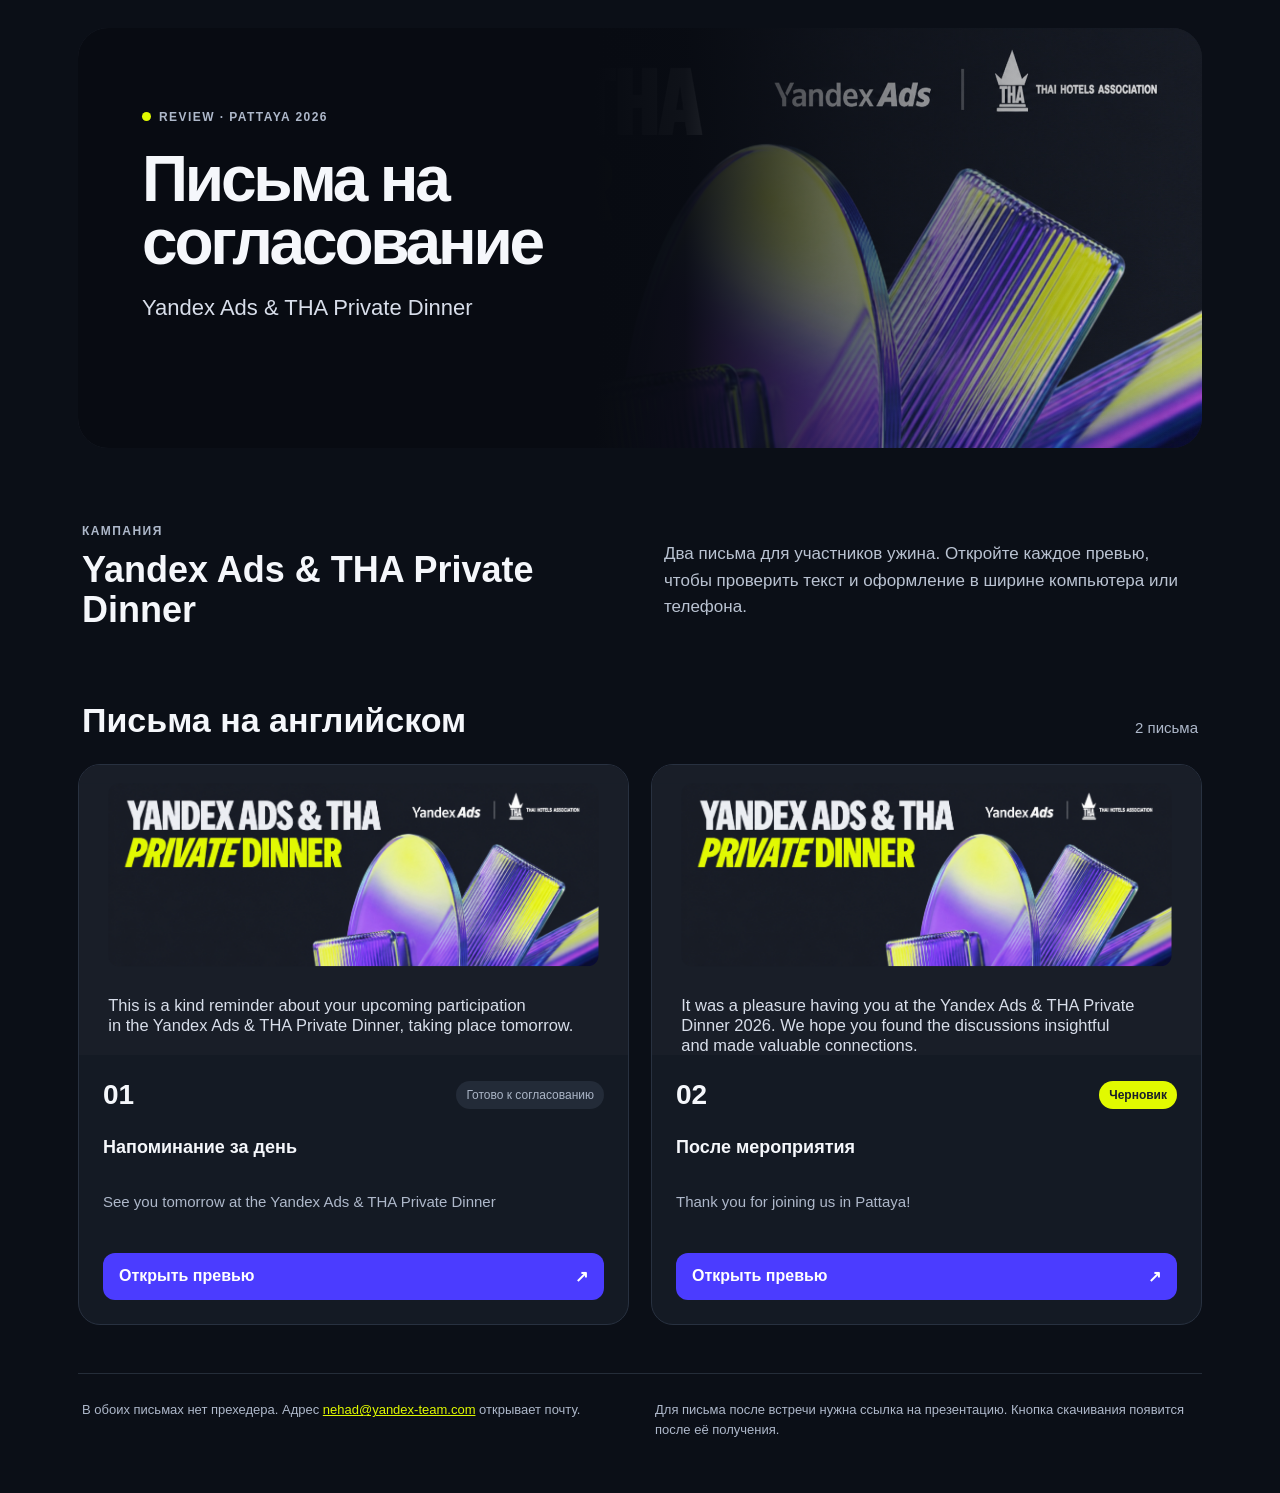
==== index.html @ 9a44a05b "Refresh approval cover stylesheet" ====
<!doctype html>
<html lang="ru">
<head>
  <meta charset="utf-8">
  <meta name="viewport" content="width=device-width,initial-scale=1">
  <meta name="robots" content="noindex, nofollow, noarchive, nosnippet, noimageindex">
  <title>Yandex Ads &amp; THA Private Dinner — письма на согласование</title>
  <link rel="stylesheet" href="styles.css?v=hero2">
</head>
<body>
  <main>
    <section class="hero">
      <img class="hero__image" src="assets/tha-dinner-header-tight-q95.jpg" alt="">
      <div class="hero__shade"></div>
      <div class="hero__copy">
        <p class="eyebrow"><span></span>Review · Pattaya 2026</p>
        <h1>Письма на согласование</h1>
        <p>Yandex Ads &amp; THA Private Dinner</p>
      </div>
    </section>

    <section class="intro">
      <div><p class="kicker">Кампания</p><h2>Yandex Ads &amp; THA Private Dinner</h2></div>
      <p class="intro__copy">Два письма для участников ужина. Откройте каждое превью, чтобы проверить текст и оформление в ширине компьютера или телефона.</p>
    </section>

    <section class="letters" aria-labelledby="letters-heading">
      <div class="section-heading"><h2 id="letters-heading">Письма на английском</h2><p>2 письма</p></div>
      <div class="grid">
        <article class="card">
          <div class="thumb" data-review-thumb>
            <div class="thumb__stage"><iframe src="reminder/index.html" title="Миниатюра письма: напоминание за день" tabindex="-1" loading="eager"></iframe></div>
            <a class="thumb__link" href="reminder/" target="_blank" rel="noopener" aria-label="Открыть превью: Напоминание за день"></a>
          </div>
          <div class="card__body">
            <div class="topline"><span class="number">01</span><span class="status">Готово к согласованию</span></div>
            <h3 class="email-name">Напоминание за день</h3>
            <p class="email-subject">See you tomorrow at the Yandex Ads &amp; THA Private Dinner</p>
            <a class="open" href="reminder/" target="_blank" rel="noopener">Открыть превью <span aria-hidden="true">↗</span></a>
          </div>
        </article>
        <article class="card">
          <div class="thumb" data-review-thumb>
            <div class="thumb__stage"><iframe src="post-event/index.html" title="Миниатюра письма: после мероприятия" tabindex="-1" loading="eager"></iframe></div>
            <a class="thumb__link" href="post-event/" target="_blank" rel="noopener" aria-label="Открыть превью: После мероприятия"></a>
          </div>
          <div class="card__body">
            <div class="topline"><span class="number">02</span><span class="status status--draft">Черновик</span></div>
            <h3 class="email-name">После мероприятия</h3>
            <p class="email-subject">Thank you for joining us in Pattaya!</p>
            <a class="open" href="post-event/" target="_blank" rel="noopener">Открыть превью <span aria-hidden="true">↗</span></a>
          </div>
        </article>
      </div>
    </section>

    <footer>
      <p>В обоих письмах нет прехедера. Адрес <a href="mailto:nehad@yandex-team.com">nehad@yandex-team.com</a> открывает почту.</p>
      <p>Для письма после встречи нужна ссылка на презентацию. Кнопка скачивания появится после её получения.</p>
    </footer>
  </main>
  <script>
    const fitThumb = thumb => {
      const stage = thumb.querySelector('.thumb__stage');
      stage.style.transform = `scale(${thumb.clientWidth / 600})`;
    };
    const thumbs = [...document.querySelectorAll('[data-review-thumb]')];
    thumbs.forEach(fitThumb);
    if ('ResizeObserver' in window) {
      const observer = new ResizeObserver(entries => entries.forEach(entry => fitThumb(entry.target)));
      thumbs.forEach(thumb => observer.observe(thumb));
    } else {
      window.addEventListener('resize', () => thumbs.forEach(fitThumb));
    }
  </script>
</body>
</html>
---- styles.css ----
*{box-sizing:border-box}html{background:#0b0f17}body{margin:0;color:#f5f7fb;background:#0b0f17;font-family:Arial,Helvetica,sans-serif}main{max-width:1180px;margin:auto;padding:28px}.hero{position:relative;min-height:420px;overflow:hidden;border-radius:30px;background:#191e28}.hero__image{position:absolute;width:100%;height:100%;object-fit:cover;object-position:center}.hero__shade{position:absolute;inset:0;background:linear-gradient(90deg,#080b12 0%,#080b12 46%,rgba(8,11,18,.97) 54%,rgba(8,11,18,.52) 70%,rgba(8,11,18,.08) 100%)}.hero__copy{position:relative;z-index:1;max-width:650px;padding:70px 64px}.eyebrow,.kicker{color:#aeb8ca;text-transform:uppercase;letter-spacing:.12em;font-size:12px;font-weight:700}.eyebrow span{display:inline-block;width:9px;height:9px;margin-right:8px;border-radius:50%;background:#e1fa00}h1{margin:24px 0 18px;font-size:64px;line-height:.98;letter-spacing:-.05em}.hero__copy>p:last-child{font-size:22px;color:#d8deea}.intro{display:grid;grid-template-columns:1fr 1fr;gap:48px;padding:64px 4px 34px}.intro h2{margin:8px 0;font-size:36px;line-height:1.1}.intro__copy{align-self:end;color:#bac3d2;font-size:17px;line-height:1.55}.letters{padding-top:30px}.section-heading{display:flex;align-items:end;gap:18px;margin:0 4px 24px}.section-heading h2{margin:0;font-size:34px;line-height:1.15}.section-heading p{margin:0 0 4px auto;color:#aeb8ca;font-size:15px}.grid{display:grid;grid-template-columns:repeat(2,minmax(0,1fr));gap:22px}.card{min-width:0;overflow:hidden;border:1px solid #283140;border-radius:22px;background:#141a24}.thumb{position:relative;height:290px;overflow:hidden;background:#191e28}.thumb__stage{position:absolute;top:0;left:0;width:600px;height:900px;transform-origin:top left}.thumb iframe{display:block;width:600px;height:900px;border:0;background:#191e28;pointer-events:none}.thumb__link{position:absolute;inset:0;z-index:1}.card__body{padding:24px}.topline{display:flex;justify-content:space-between;gap:16px;align-items:center}.number{font-size:28px;font-weight:700;color:#f5f7fb}.status{padding:7px 10px;border-radius:99px;color:#abb5c6;background:#232b38;font-size:12px;white-space:nowrap}.status--draft{color:#191e28;background:#e1fa00;font-weight:700}.email-name{min-height:48px;margin:24px 0 8px;color:#f5f7fb;font-size:18px;line-height:1.35;font-weight:700}.email-subject{min-height:40px;margin:0 0 22px;color:#aeb8ca;font-size:15px;line-height:1.4}.open{display:flex;justify-content:space-between;padding:14px 16px;border-radius:12px;color:#fff;background:#4b3cff;text-decoration:none;font-weight:700}.open:hover{background:#6559ff}.open:focus-visible,.thumb__link:focus-visible{outline:3px solid #e1fa00;outline-offset:-3px}footer{display:grid;grid-template-columns:1fr 1fr;gap:30px;margin-top:48px;padding:26px 4px;color:#aeb8ca;border-top:1px solid #252d39;font-size:13px;line-height:1.5}footer p{margin:0}footer a{color:#e1fa00}@media(max-width:700px){main{padding:12px}.hero{min-height:500px}.hero__image{object-position:70% center}.hero__shade{background:linear-gradient(0deg,rgba(4,7,12,.98) 0%,rgba(4,7,12,.8) 48%,rgba(4,7,12,.15) 100%)}.hero__copy{padding:285px 25px 28px}h1{font-size:46px}.intro,.grid,footer{grid-template-columns:1fr}.intro{padding:42px 10px 24px;gap:10px}.intro h2{font-size:30px}.letters{padding-top:24px}.section-heading{display:block;margin:0 10px 20px}.section-heading h2{font-size:29px}.section-heading p{margin:8px 0 0}.thumb{height:240px}.card__body{padding:20px}.topline{align-items:flex-start}.status{max-width:190px;text-align:center;white-space:normal}.email-name,.email-subject{min-height:0}footer{gap:12px}}
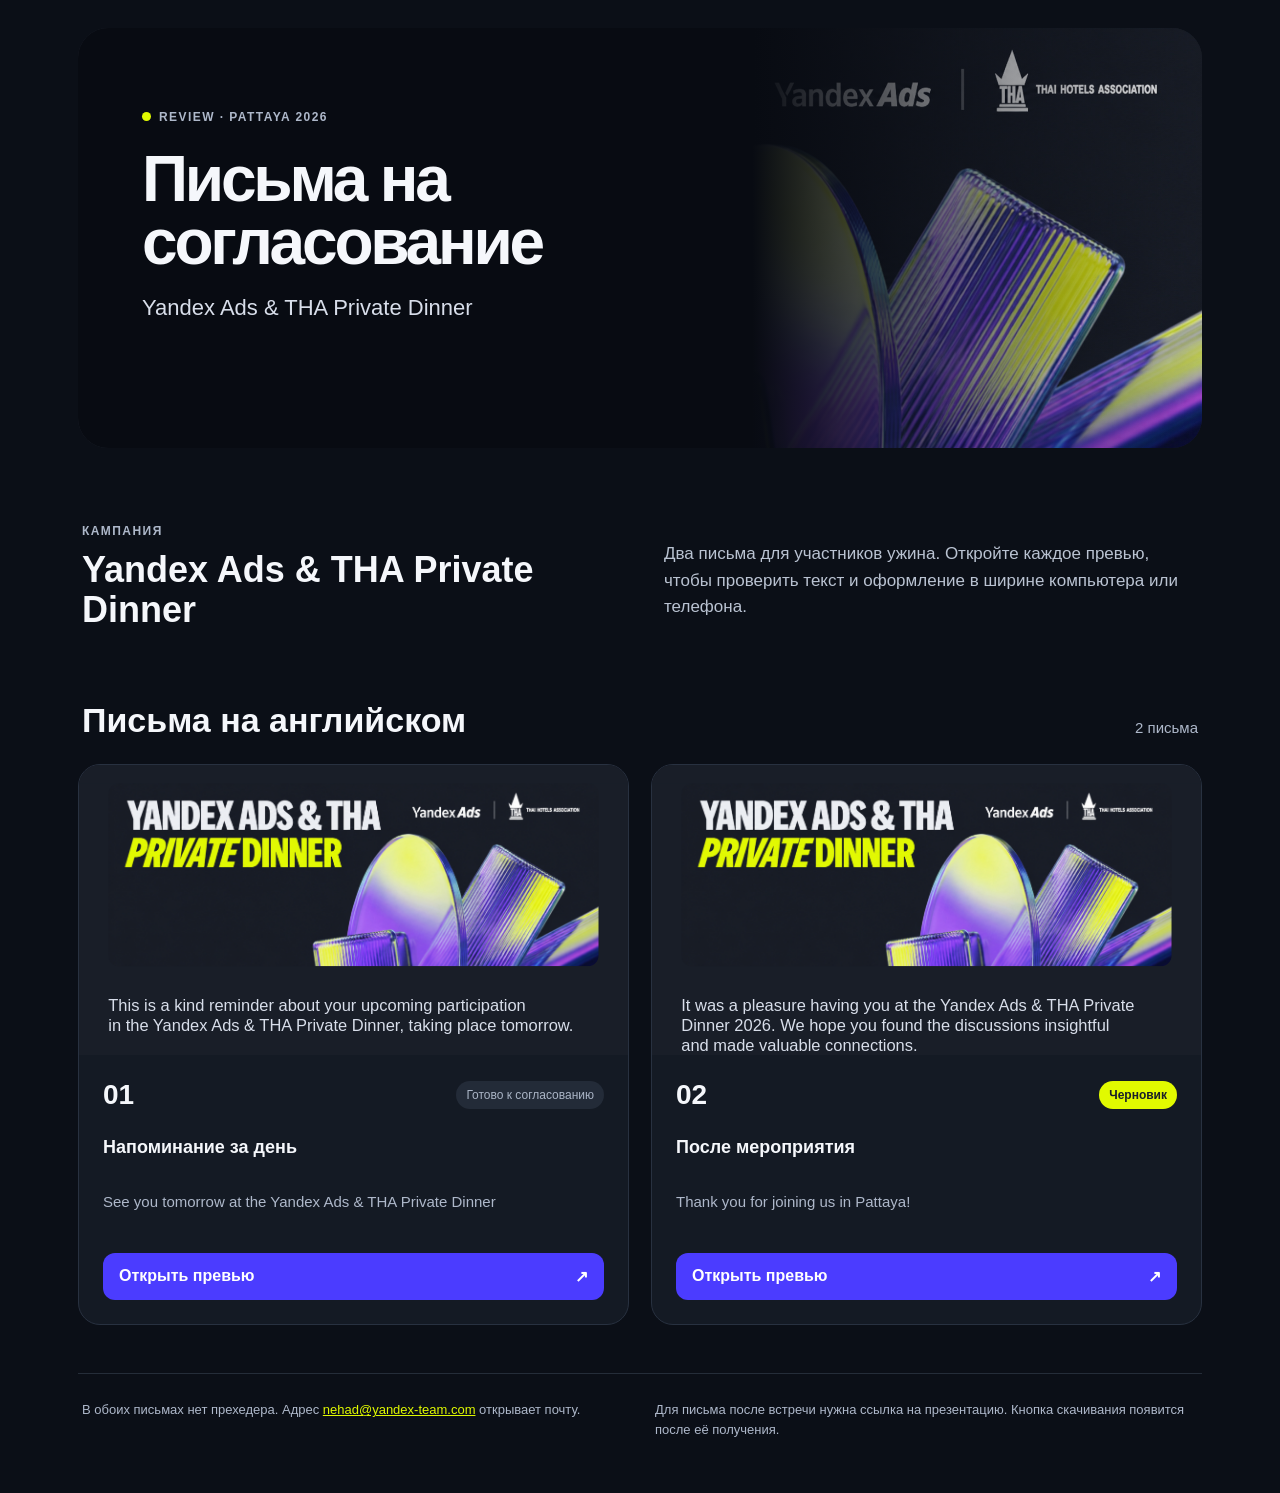
==== commit b84e5b03: "Load polished approval cover styles" ====
--- a/index.html
+++ b/index.html
@@ -5,7 +5,7 @@
   <meta name="viewport" content="width=device-width,initial-scale=1">
   <meta name="robots" content="noindex, nofollow, noarchive, nosnippet, noimageindex">
   <title>Yandex Ads &amp; THA Private Dinner — письма на согласование</title>
-  <link rel="stylesheet" href="styles.css?v=hero2">
+  <link rel="stylesheet" href="styles.css?v=hero3">
 </head>
 <body>
   <main>
--- a/styles.css
+++ b/styles.css
@@ -1 +1 @@
-*{box-sizing:border-box}html{background:#0b0f17}body{margin:0;color:#f5f7fb;background:#0b0f17;font-family:Arial,Helvetica,sans-serif}main{max-width:1180px;margin:auto;padding:28px}.hero{position:relative;min-height:420px;overflow:hidden;border-radius:30px;background:#191e28}.hero__image{position:absolute;width:100%;height:100%;object-fit:cover;object-position:center}.hero__shade{position:absolute;inset:0;background:linear-gradient(90deg,#080b12 0%,#080b12 46%,rgba(8,11,18,.97) 54%,rgba(8,11,18,.52) 70%,rgba(8,11,18,.08) 100%)}.hero__copy{position:relative;z-index:1;max-width:650px;padding:70px 64px}.eyebrow,.kicker{color:#aeb8ca;text-transform:uppercase;letter-spacing:.12em;font-size:12px;font-weight:700}.eyebrow span{display:inline-block;width:9px;height:9px;margin-right:8px;border-radius:50%;background:#e1fa00}h1{margin:24px 0 18px;font-size:64px;line-height:.98;letter-spacing:-.05em}.hero__copy>p:last-child{font-size:22px;color:#d8deea}.intro{display:grid;grid-template-columns:1fr 1fr;gap:48px;padding:64px 4px 34px}.intro h2{margin:8px 0;font-size:36px;line-height:1.1}.intro__copy{align-self:end;color:#bac3d2;font-size:17px;line-height:1.55}.letters{padding-top:30px}.section-heading{display:flex;align-items:end;gap:18px;margin:0 4px 24px}.section-heading h2{margin:0;font-size:34px;line-height:1.15}.section-heading p{margin:0 0 4px auto;color:#aeb8ca;font-size:15px}.grid{display:grid;grid-template-columns:repeat(2,minmax(0,1fr));gap:22px}.card{min-width:0;overflow:hidden;border:1px solid #283140;border-radius:22px;background:#141a24}.thumb{position:relative;height:290px;overflow:hidden;background:#191e28}.thumb__stage{position:absolute;top:0;left:0;width:600px;height:900px;transform-origin:top left}.thumb iframe{display:block;width:600px;height:900px;border:0;background:#191e28;pointer-events:none}.thumb__link{position:absolute;inset:0;z-index:1}.card__body{padding:24px}.topline{display:flex;justify-content:space-between;gap:16px;align-items:center}.number{font-size:28px;font-weight:700;color:#f5f7fb}.status{padding:7px 10px;border-radius:99px;color:#abb5c6;background:#232b38;font-size:12px;white-space:nowrap}.status--draft{color:#191e28;background:#e1fa00;font-weight:700}.email-name{min-height:48px;margin:24px 0 8px;color:#f5f7fb;font-size:18px;line-height:1.35;font-weight:700}.email-subject{min-height:40px;margin:0 0 22px;color:#aeb8ca;font-size:15px;line-height:1.4}.open{display:flex;justify-content:space-between;padding:14px 16px;border-radius:12px;color:#fff;background:#4b3cff;text-decoration:none;font-weight:700}.open:hover{background:#6559ff}.open:focus-visible,.thumb__link:focus-visible{outline:3px solid #e1fa00;outline-offset:-3px}footer{display:grid;grid-template-columns:1fr 1fr;gap:30px;margin-top:48px;padding:26px 4px;color:#aeb8ca;border-top:1px solid #252d39;font-size:13px;line-height:1.5}footer p{margin:0}footer a{color:#e1fa00}@media(max-width:700px){main{padding:12px}.hero{min-height:500px}.hero__image{object-position:70% center}.hero__shade{background:linear-gradient(0deg,rgba(4,7,12,.98) 0%,rgba(4,7,12,.8) 48%,rgba(4,7,12,.15) 100%)}.hero__copy{padding:285px 25px 28px}h1{font-size:46px}.intro,.grid,footer{grid-template-columns:1fr}.intro{padding:42px 10px 24px;gap:10px}.intro h2{font-size:30px}.letters{padding-top:24px}.section-heading{display:block;margin:0 10px 20px}.section-heading h2{font-size:29px}.section-heading p{margin:8px 0 0}.thumb{height:240px}.card__body{padding:20px}.topline{align-items:flex-start}.status{max-width:190px;text-align:center;white-space:normal}.email-name,.email-subject{min-height:0}footer{gap:12px}}
+*{box-sizing:border-box}html{background:#0b0f17}body{margin:0;color:#f5f7fb;background:#0b0f17;font-family:Arial,Helvetica,sans-serif}main{max-width:1180px;margin:auto;padding:28px}.hero{position:relative;min-height:420px;overflow:hidden;border-radius:30px;background:#191e28}.hero__image{position:absolute;width:100%;height:100%;object-fit:cover;object-position:center}.hero__shade{position:absolute;inset:0;background:linear-gradient(90deg,#080b12 0%,#080b12 60%,rgba(8,11,18,.52) 78%,rgba(8,11,18,.08) 100%)}.hero__copy{position:relative;z-index:1;max-width:650px;padding:70px 64px}.eyebrow,.kicker{color:#aeb8ca;text-transform:uppercase;letter-spacing:.12em;font-size:12px;font-weight:700}.eyebrow span{display:inline-block;width:9px;height:9px;margin-right:8px;border-radius:50%;background:#e1fa00}h1{margin:24px 0 18px;font-size:64px;line-height:.98;letter-spacing:-.05em}.hero__copy>p:last-child{font-size:22px;color:#d8deea}.intro{display:grid;grid-template-columns:1fr 1fr;gap:48px;padding:64px 4px 34px}.intro h2{margin:8px 0;font-size:36px;line-height:1.1}.intro__copy{align-self:end;color:#bac3d2;font-size:17px;line-height:1.55}.letters{padding-top:30px}.section-heading{display:flex;align-items:end;gap:18px;margin:0 4px 24px}.section-heading h2{margin:0;font-size:34px;line-height:1.15}.section-heading p{margin:0 0 4px auto;color:#aeb8ca;font-size:15px}.grid{display:grid;grid-template-columns:repeat(2,minmax(0,1fr));gap:22px}.card{min-width:0;overflow:hidden;border:1px solid #283140;border-radius:22px;background:#141a24}.thumb{position:relative;height:290px;overflow:hidden;background:#191e28}.thumb__stage{position:absolute;top:0;left:0;width:600px;height:900px;transform-origin:top left}.thumb iframe{display:block;width:600px;height:900px;border:0;background:#191e28;pointer-events:none}.thumb__link{position:absolute;inset:0;z-index:1}.card__body{padding:24px}.topline{display:flex;justify-content:space-between;gap:16px;align-items:center}.number{font-size:28px;font-weight:700;color:#f5f7fb}.status{padding:7px 10px;border-radius:99px;color:#abb5c6;background:#232b38;font-size:12px;white-space:nowrap}.status--draft{color:#191e28;background:#e1fa00;font-weight:700}.email-name{min-height:48px;margin:24px 0 8px;color:#f5f7fb;font-size:18px;line-height:1.35;font-weight:700}.email-subject{min-height:40px;margin:0 0 22px;color:#aeb8ca;font-size:15px;line-height:1.4}.open{display:flex;justify-content:space-between;padding:14px 16px;border-radius:12px;color:#fff;background:#4b3cff;text-decoration:none;font-weight:700}.open:hover{background:#6559ff}.open:focus-visible,.thumb__link:focus-visible{outline:3px solid #e1fa00;outline-offset:-3px}footer{display:grid;grid-template-columns:1fr 1fr;gap:30px;margin-top:48px;padding:26px 4px;color:#aeb8ca;border-top:1px solid #252d39;font-size:13px;line-height:1.5}footer p{margin:0}footer a{color:#e1fa00}@media(max-width:700px){main{padding:12px}.hero{min-height:500px}.hero__image{object-position:100% center}.hero__shade{background:linear-gradient(0deg,rgba(4,7,12,.98) 0%,rgba(4,7,12,.8) 48%,rgba(4,7,12,.15) 100%)}.hero__copy{padding:285px 25px 28px}h1{font-size:46px}.intro,.grid,footer{grid-template-columns:1fr}.intro{padding:42px 10px 24px;gap:10px}.intro h2{font-size:30px}.letters{padding-top:24px}.section-heading{display:block;margin:0 10px 20px}.section-heading h2{font-size:29px}.section-heading p{margin:8px 0 0}.thumb{height:240px}.card__body{padding:20px}.topline{align-items:flex-start}.status{max-width:190px;text-align:center;white-space:normal}.email-name,.email-subject{min-height:0}footer{gap:12px}}
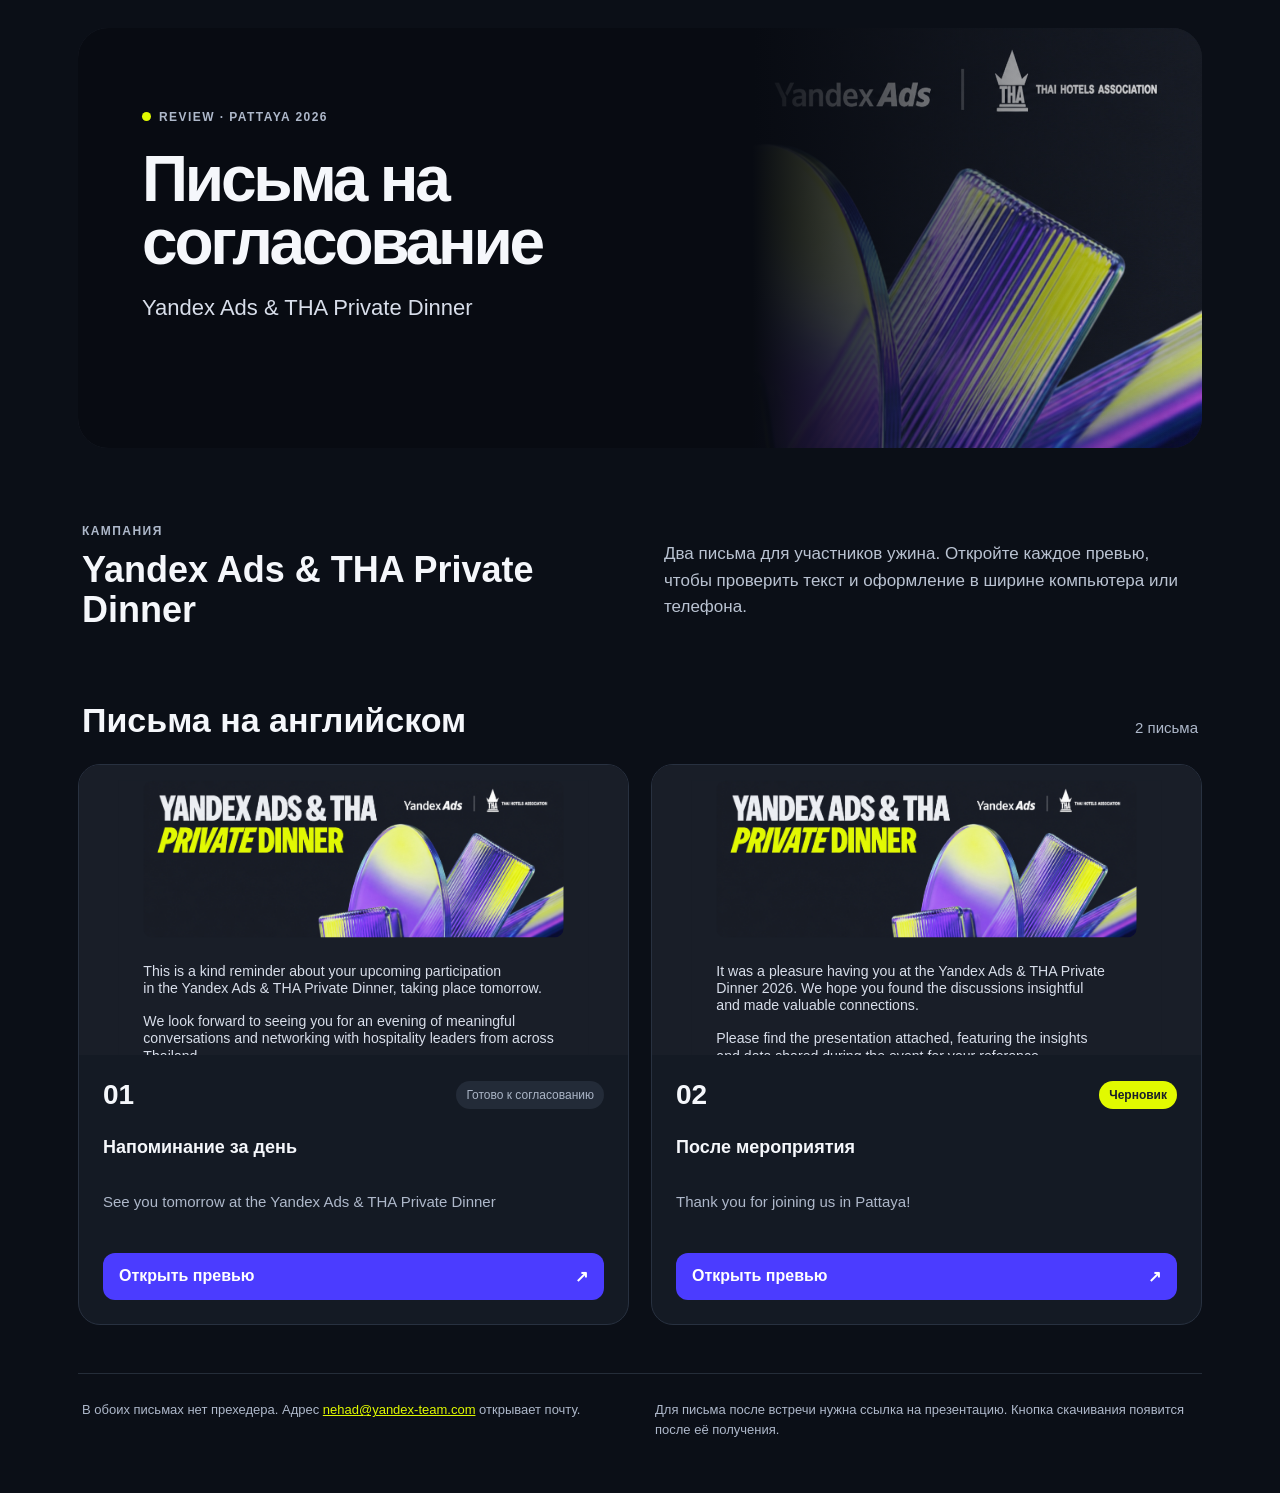
==== commit e0ae31bc: "Refresh desktop email preview and thumbnails" ====
--- a/index.html
+++ b/index.html
@@ -5,7 +5,7 @@
   <meta name="viewport" content="width=device-width,initial-scale=1">
   <meta name="robots" content="noindex, nofollow, noarchive, nosnippet, noimageindex">
   <title>Yandex Ads &amp; THA Private Dinner — письма на согласование</title>
-  <link rel="stylesheet" href="styles.css?v=hero3">
+  <link rel="stylesheet" href="styles.css?v=desktop700">
 </head>
 <body>
   <main>
@@ -30,25 +30,25 @@
         <article class="card">
           <div class="thumb" data-review-thumb>
             <div class="thumb__stage"><iframe src="reminder/index.html" title="Миниатюра письма: напоминание за день" tabindex="-1" loading="eager"></iframe></div>
-            <a class="thumb__link" href="reminder/" target="_blank" rel="noopener" aria-label="Открыть превью: Напоминание за день"></a>
+            <a class="thumb__link" href="preview.html?letter=reminder&amp;v=desktop700" target="_blank" rel="noopener" aria-label="Открыть превью: Напоминание за день"></a>
           </div>
           <div class="card__body">
             <div class="topline"><span class="number">01</span><span class="status">Готово к согласованию</span></div>
             <h3 class="email-name">Напоминание за день</h3>
             <p class="email-subject">See you tomorrow at the Yandex Ads &amp; THA Private Dinner</p>
-            <a class="open" href="reminder/" target="_blank" rel="noopener">Открыть превью <span aria-hidden="true">↗</span></a>
+            <a class="open" href="preview.html?letter=reminder&amp;v=desktop700" target="_blank" rel="noopener">Открыть превью <span aria-hidden="true">↗</span></a>
           </div>
         </article>
         <article class="card">
           <div class="thumb" data-review-thumb>
             <div class="thumb__stage"><iframe src="post-event/index.html" title="Миниатюра письма: после мероприятия" tabindex="-1" loading="eager"></iframe></div>
-            <a class="thumb__link" href="post-event/" target="_blank" rel="noopener" aria-label="Открыть превью: После мероприятия"></a>
+            <a class="thumb__link" href="preview.html?letter=post-event&amp;v=desktop700" target="_blank" rel="noopener" aria-label="Открыть превью: После мероприятия"></a>
           </div>
           <div class="card__body">
             <div class="topline"><span class="number">02</span><span class="status status--draft">Черновик</span></div>
             <h3 class="email-name">После мероприятия</h3>
             <p class="email-subject">Thank you for joining us in Pattaya!</p>
-            <a class="open" href="post-event/" target="_blank" rel="noopener">Открыть превью <span aria-hidden="true">↗</span></a>
+            <a class="open" href="preview.html?letter=post-event&amp;v=desktop700" target="_blank" rel="noopener">Открыть превью <span aria-hidden="true">↗</span></a>
           </div>
         </article>
       </div>
@@ -62,7 +62,7 @@
   <script>
     const fitThumb = thumb => {
       const stage = thumb.querySelector('.thumb__stage');
-      stage.style.transform = `scale(${thumb.clientWidth / 600})`;
+      stage.style.transform = `scale(${thumb.clientWidth / 700})`;
     };
     const thumbs = [...document.querySelectorAll('[data-review-thumb]')];
     thumbs.forEach(fitThumb);
--- a/styles.css
+++ b/styles.css
@@ -1 +1 @@
-*{box-sizing:border-box}html{background:#0b0f17}body{margin:0;color:#f5f7fb;background:#0b0f17;font-family:Arial,Helvetica,sans-serif}main{max-width:1180px;margin:auto;padding:28px}.hero{position:relative;min-height:420px;overflow:hidden;border-radius:30px;background:#191e28}.hero__image{position:absolute;width:100%;height:100%;object-fit:cover;object-position:center}.hero__shade{position:absolute;inset:0;background:linear-gradient(90deg,#080b12 0%,#080b12 60%,rgba(8,11,18,.52) 78%,rgba(8,11,18,.08) 100%)}.hero__copy{position:relative;z-index:1;max-width:650px;padding:70px 64px}.eyebrow,.kicker{color:#aeb8ca;text-transform:uppercase;letter-spacing:.12em;font-size:12px;font-weight:700}.eyebrow span{display:inline-block;width:9px;height:9px;margin-right:8px;border-radius:50%;background:#e1fa00}h1{margin:24px 0 18px;font-size:64px;line-height:.98;letter-spacing:-.05em}.hero__copy>p:last-child{font-size:22px;color:#d8deea}.intro{display:grid;grid-template-columns:1fr 1fr;gap:48px;padding:64px 4px 34px}.intro h2{margin:8px 0;font-size:36px;line-height:1.1}.intro__copy{align-self:end;color:#bac3d2;font-size:17px;line-height:1.55}.letters{padding-top:30px}.section-heading{display:flex;align-items:end;gap:18px;margin:0 4px 24px}.section-heading h2{margin:0;font-size:34px;line-height:1.15}.section-heading p{margin:0 0 4px auto;color:#aeb8ca;font-size:15px}.grid{display:grid;grid-template-columns:repeat(2,minmax(0,1fr));gap:22px}.card{min-width:0;overflow:hidden;border:1px solid #283140;border-radius:22px;background:#141a24}.thumb{position:relative;height:290px;overflow:hidden;background:#191e28}.thumb__stage{position:absolute;top:0;left:0;width:600px;height:900px;transform-origin:top left}.thumb iframe{display:block;width:600px;height:900px;border:0;background:#191e28;pointer-events:none}.thumb__link{position:absolute;inset:0;z-index:1}.card__body{padding:24px}.topline{display:flex;justify-content:space-between;gap:16px;align-items:center}.number{font-size:28px;font-weight:700;color:#f5f7fb}.status{padding:7px 10px;border-radius:99px;color:#abb5c6;background:#232b38;font-size:12px;white-space:nowrap}.status--draft{color:#191e28;background:#e1fa00;font-weight:700}.email-name{min-height:48px;margin:24px 0 8px;color:#f5f7fb;font-size:18px;line-height:1.35;font-weight:700}.email-subject{min-height:40px;margin:0 0 22px;color:#aeb8ca;font-size:15px;line-height:1.4}.open{display:flex;justify-content:space-between;padding:14px 16px;border-radius:12px;color:#fff;background:#4b3cff;text-decoration:none;font-weight:700}.open:hover{background:#6559ff}.open:focus-visible,.thumb__link:focus-visible{outline:3px solid #e1fa00;outline-offset:-3px}footer{display:grid;grid-template-columns:1fr 1fr;gap:30px;margin-top:48px;padding:26px 4px;color:#aeb8ca;border-top:1px solid #252d39;font-size:13px;line-height:1.5}footer p{margin:0}footer a{color:#e1fa00}@media(max-width:700px){main{padding:12px}.hero{min-height:500px}.hero__image{object-position:100% center}.hero__shade{background:linear-gradient(0deg,rgba(4,7,12,.98) 0%,rgba(4,7,12,.8) 48%,rgba(4,7,12,.15) 100%)}.hero__copy{padding:285px 25px 28px}h1{font-size:46px}.intro,.grid,footer{grid-template-columns:1fr}.intro{padding:42px 10px 24px;gap:10px}.intro h2{font-size:30px}.letters{padding-top:24px}.section-heading{display:block;margin:0 10px 20px}.section-heading h2{font-size:29px}.section-heading p{margin:8px 0 0}.thumb{height:240px}.card__body{padding:20px}.topline{align-items:flex-start}.status{max-width:190px;text-align:center;white-space:normal}.email-name,.email-subject{min-height:0}footer{gap:12px}}
+*{box-sizing:border-box}html{background:#0b0f17}body{margin:0;color:#f5f7fb;background:#0b0f17;font-family:Arial,Helvetica,sans-serif}main{max-width:1180px;margin:auto;padding:28px}.hero{position:relative;min-height:420px;overflow:hidden;border-radius:30px;background:#191e28}.hero__image{position:absolute;width:100%;height:100%;object-fit:cover;object-position:center}.hero__shade{position:absolute;inset:0;background:linear-gradient(90deg,#080b12 0%,#080b12 60%,rgba(8,11,18,.52) 78%,rgba(8,11,18,.08) 100%)}.hero__copy{position:relative;z-index:1;max-width:650px;padding:70px 64px}.eyebrow,.kicker{color:#aeb8ca;text-transform:uppercase;letter-spacing:.12em;font-size:12px;font-weight:700}.eyebrow span{display:inline-block;width:9px;height:9px;margin-right:8px;border-radius:50%;background:#e1fa00}h1{margin:24px 0 18px;font-size:64px;line-height:.98;letter-spacing:-.05em}.hero__copy>p:last-child{font-size:22px;color:#d8deea}.intro{display:grid;grid-template-columns:1fr 1fr;gap:48px;padding:64px 4px 34px}.intro h2{margin:8px 0;font-size:36px;line-height:1.1}.intro__copy{align-self:end;color:#bac3d2;font-size:17px;line-height:1.55}.letters{padding-top:30px}.section-heading{display:flex;align-items:end;gap:18px;margin:0 4px 24px}.section-heading h2{margin:0;font-size:34px;line-height:1.15}.section-heading p{margin:0 0 4px auto;color:#aeb8ca;font-size:15px}.grid{display:grid;grid-template-columns:repeat(2,minmax(0,1fr));gap:22px}.card{min-width:0;overflow:hidden;border:1px solid #283140;border-radius:22px;background:#141a24}.thumb{position:relative;height:290px;overflow:hidden;background:#191e28}.thumb__stage{position:absolute;top:0;left:0;width:700px;height:900px;transform-origin:top left}.thumb iframe{display:block;width:700px;height:900px;border:0;background:#191e28;pointer-events:none}.thumb__link{position:absolute;inset:0;z-index:1}.card__body{padding:24px}.topline{display:flex;justify-content:space-between;gap:16px;align-items:center}.number{font-size:28px;font-weight:700;color:#f5f7fb}.status{padding:7px 10px;border-radius:99px;color:#abb5c6;background:#232b38;font-size:12px;white-space:nowrap}.status--draft{color:#191e28;background:#e1fa00;font-weight:700}.email-name{min-height:48px;margin:24px 0 8px;color:#f5f7fb;font-size:18px;line-height:1.35;font-weight:700}.email-subject{min-height:40px;margin:0 0 22px;color:#aeb8ca;font-size:15px;line-height:1.4}.open{display:flex;justify-content:space-between;padding:14px 16px;border-radius:12px;color:#fff;background:#4b3cff;text-decoration:none;font-weight:700}.open:hover{background:#6559ff}.open:focus-visible,.thumb__link:focus-visible{outline:3px solid #e1fa00;outline-offset:-3px}footer{display:grid;grid-template-columns:1fr 1fr;gap:30px;margin-top:48px;padding:26px 4px;color:#aeb8ca;border-top:1px solid #252d39;font-size:13px;line-height:1.5}footer p{margin:0}footer a{color:#e1fa00}@media(max-width:700px){main{padding:12px}.hero{min-height:500px}.hero__image{object-position:100% center}.hero__shade{background:linear-gradient(0deg,rgba(4,7,12,.98) 0%,rgba(4,7,12,.8) 48%,rgba(4,7,12,.15) 100%)}.hero__copy{padding:285px 25px 28px}h1{font-size:46px}.intro,.grid,footer{grid-template-columns:1fr}.intro{padding:42px 10px 24px;gap:10px}.intro h2{font-size:30px}.letters{padding-top:24px}.section-heading{display:block;margin:0 10px 20px}.section-heading h2{font-size:29px}.section-heading p{margin:8px 0 0}.thumb{height:240px}.card__body{padding:20px}.topline{align-items:flex-start}.status{max-width:190px;text-align:center;white-space:normal}.email-name,.email-subject{min-height:0}footer{gap:12px}}
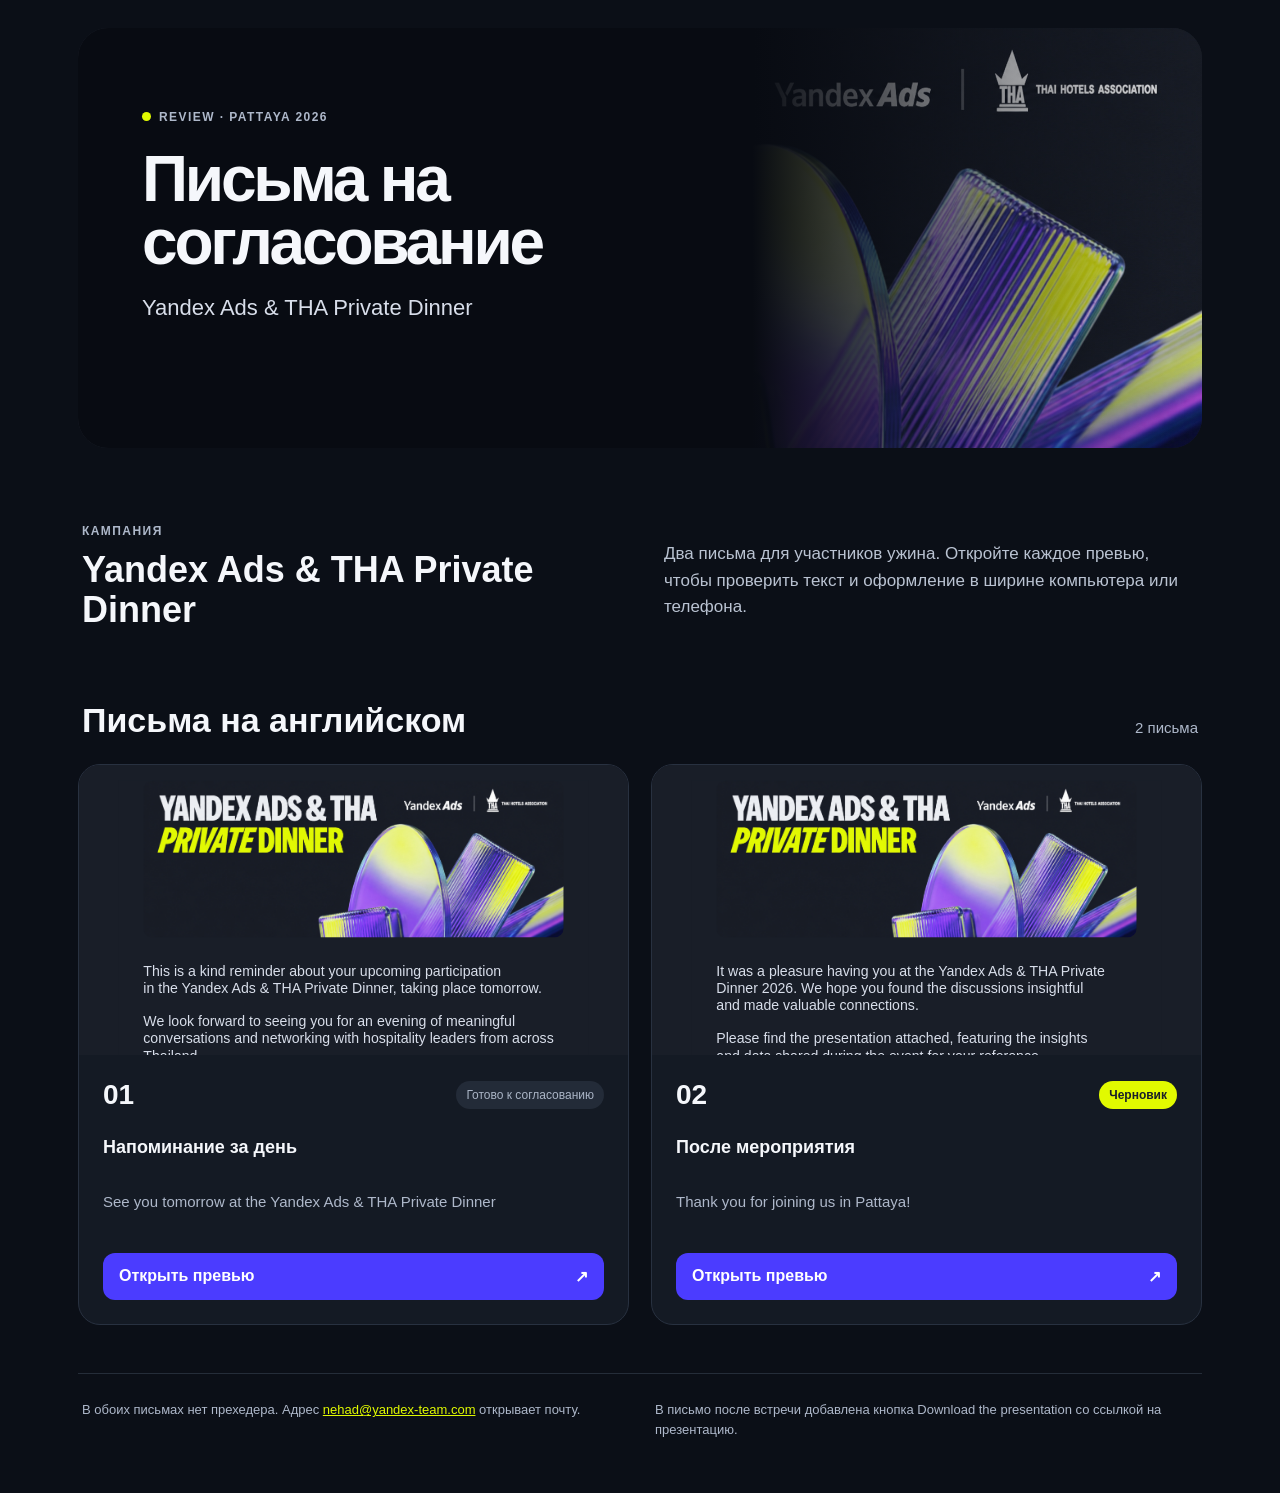
==== commit e5d244f5: "Update post-event review with presentation download link" ====
--- a/index.html
+++ b/index.html
@@ -29,7 +29,7 @@
       <div class="grid">
         <article class="card">
           <div class="thumb" data-review-thumb>
-            <div class="thumb__stage"><iframe src="reminder/index.html" title="Миниатюра письма: напоминание за день" tabindex="-1" loading="eager"></iframe></div>
+            <div class="thumb__stage"><iframe src="reminder/index.html?v=no-support-1" title="Миниатюра письма: напоминание за день" tabindex="-1" loading="eager"></iframe></div>
             <a class="thumb__link" href="preview.html?letter=reminder&amp;v=desktop700" target="_blank" rel="noopener" aria-label="Открыть превью: Напоминание за день"></a>
           </div>
           <div class="card__body">
@@ -41,14 +41,14 @@
         </article>
         <article class="card">
           <div class="thumb" data-review-thumb>
-            <div class="thumb__stage"><iframe src="post-event/index.html" title="Миниатюра письма: после мероприятия" tabindex="-1" loading="eager"></iframe></div>
-            <a class="thumb__link" href="preview.html?letter=post-event&amp;v=desktop700" target="_blank" rel="noopener" aria-label="Открыть превью: После мероприятия"></a>
+            <div class="thumb__stage"><iframe src="post-event/index.html?v=post-v7" title="Миниатюра письма: после мероприятия" tabindex="-1" loading="eager"></iframe></div>
+            <a class="thumb__link" href="preview.html?letter=post-event&amp;v=post-v7" target="_blank" rel="noopener" aria-label="Открыть превью: После мероприятия"></a>
           </div>
           <div class="card__body">
             <div class="topline"><span class="number">02</span><span class="status status--draft">Черновик</span></div>
             <h3 class="email-name">После мероприятия</h3>
             <p class="email-subject">Thank you for joining us in Pattaya!</p>
-            <a class="open" href="preview.html?letter=post-event&amp;v=desktop700" target="_blank" rel="noopener">Открыть превью <span aria-hidden="true">↗</span></a>
+            <a class="open" href="preview.html?letter=post-event&amp;v=post-v7" target="_blank" rel="noopener">Открыть превью <span aria-hidden="true">↗</span></a>
           </div>
         </article>
       </div>
@@ -56,7 +56,7 @@
 
     <footer>
       <p>В обоих письмах нет прехедера. Адрес <a href="mailto:nehad@yandex-team.com">nehad@yandex-team.com</a> открывает почту.</p>
-      <p>Для письма после встречи нужна ссылка на презентацию. Кнопка скачивания появится после её получения.</p>
+      <p>В письмо после встречи добавлена кнопка Download the presentation со ссылкой на презентацию.</p>
     </footer>
   </main>
   <script>
